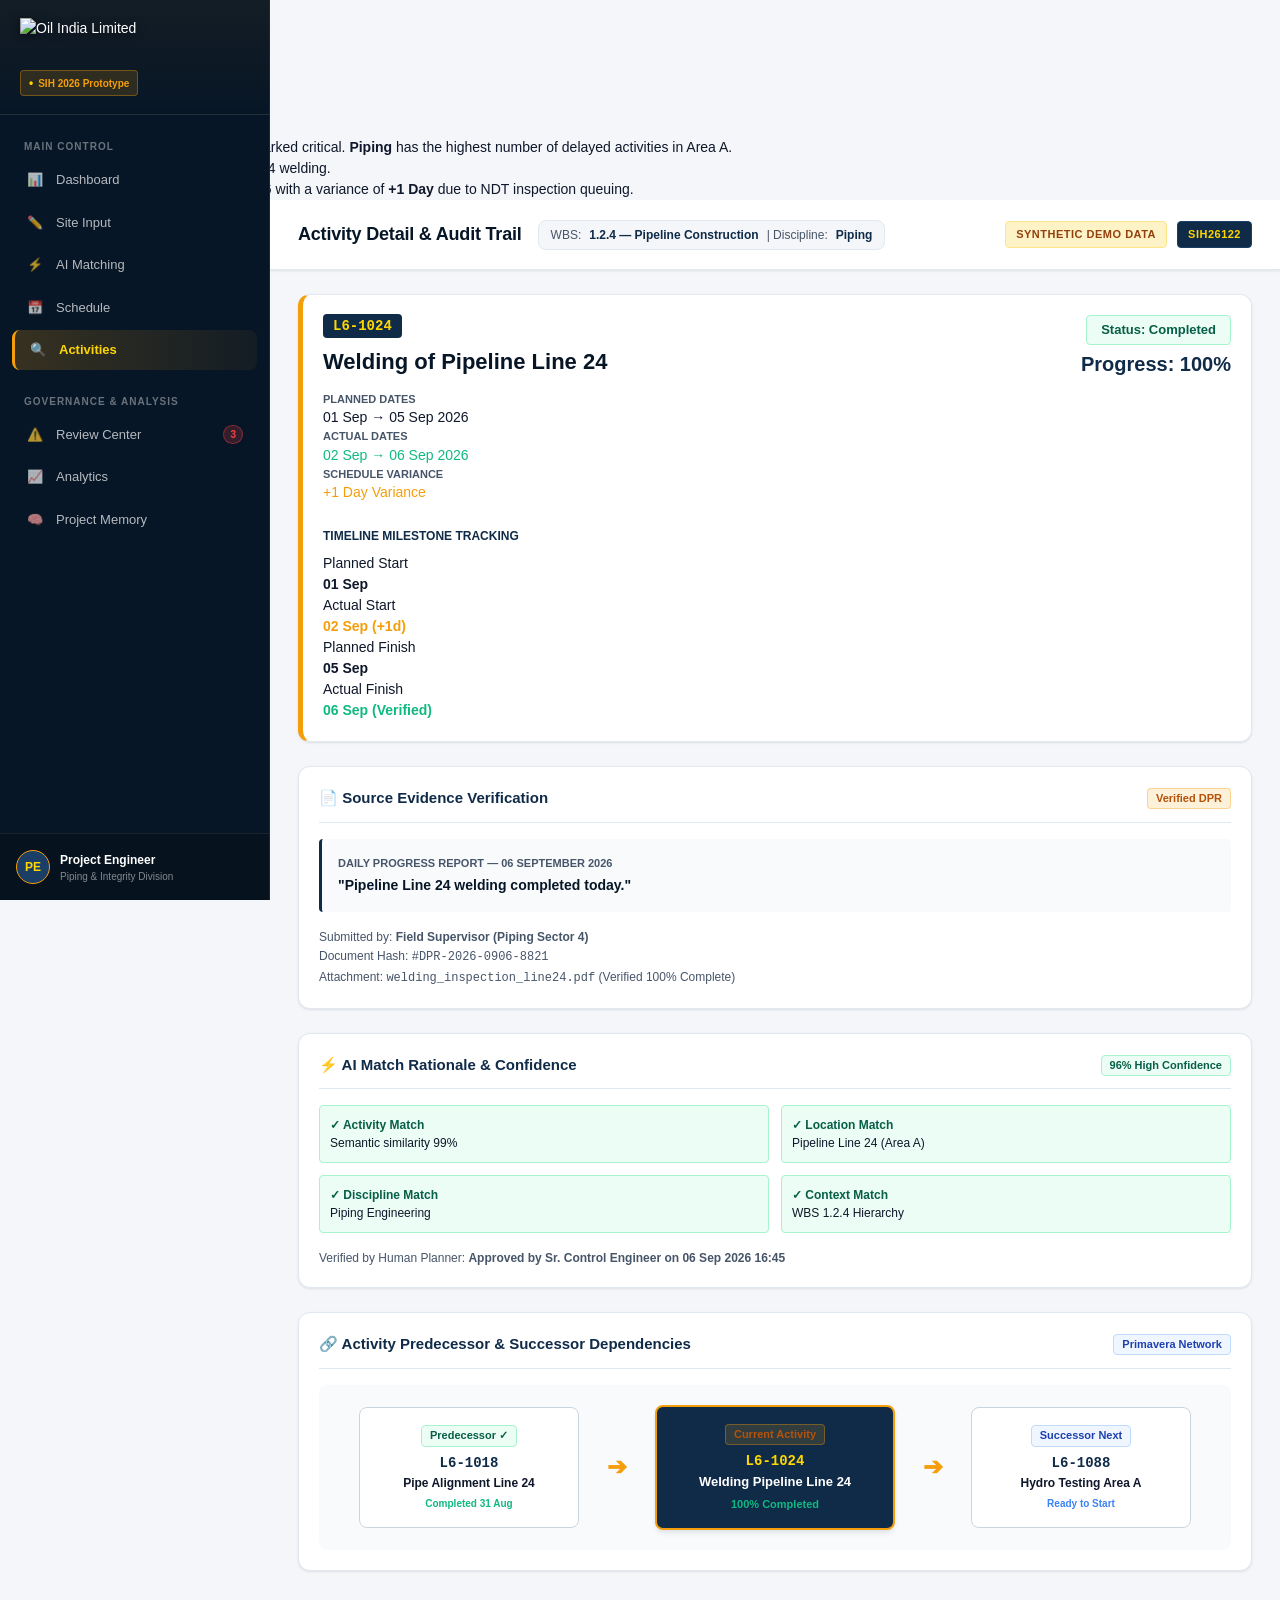
==== activity.html @ ba8cfce8 "Add files via upload" ====
<!DOCTYPE html>
<html lang="en">
<head>
  <meta charset="UTF-8">
  <meta name="viewport" content="width=device-width, initial-scale=1.0">
  <title>Activity Detail L6-1024 — OIL Intelligent Progress Bridge</title>
  <link rel="stylesheet" href="style.css">
</head>
<body>

  <!-- FLOATING AI ASSISTANT OVERLAY (CSS-ONLY) -->
  <input type="checkbox" id="ai-drawer-toggle" class="ai-drawer-toggle-input">
  <label for="ai-drawer-toggle" class="floating-ai-btn">
    <span class="ai-pulse-dot"></span>
    Ask Project AI
  </label>
  
  <div class="ai-side-drawer">
    <div class="drawer-header">
      <div class="drawer-title">Ask Project AI (Prototype)</div>
      <label for="ai-drawer-toggle" class="close-drawer-label">✕</label>
    </div>
    <div class="drawer-body">
      <div class="badge badge-gold" style="align-self: center; margin-bottom: 10px;">Prototype AI Interface</div>
      <div class="chat-bubble chat-user">What activities are delayed?</div>
      <div class="chat-bubble chat-ai">
        <strong>Project AI Assistant:</strong><br>
        27 activities are currently delayed. 8 are marked critical. <strong>Piping</strong> has the highest number of delayed activities in Area A.
      </div>
      <div class="chat-bubble chat-user">Show schedule variance for Pipeline Line 24 welding.</div>
      <div class="chat-bubble chat-ai">
        Activity <strong>L6-1024</strong> completed on 06 Sep 2026 with a variance of <strong>+1 Day</strong> due to NDT inspection queuing.
      </div>
    </div>
  </div>

  <div class="app-layout">
    <!-- SIDEBAR -->
    <aside class="app-sidebar">
      <div class="sidebar-header">
        <div class="brand-wrapper">
          <img src="assets/oil-logo.svg" alt="Oil India Limited" class="brand-logo-img">
        </div>
        <div class="sih-badge">SIH 2026 Prototype</div>
      </div>

      <nav class="sidebar-nav">
        <div class="nav-group-title">Main Control</div>
        <a href="dashboard.html" class="nav-link">
          <span class="nav-icon">📊</span> Dashboard
        </a>
        <a href="site-input.html" class="nav-link">
          <span class="nav-icon">✏️</span> Site Input
        </a>
        <a href="ai-matching.html" class="nav-link">
          <span class="nav-icon">⚡</span> AI Matching
        </a>
        <a href="schedule.html" class="nav-link">
          <span class="nav-icon">📅</span> Schedule
        </a>
        <a href="activity.html" class="nav-link active">
          <span class="nav-icon">🔍</span> Activities
        </a>

        <div class="nav-group-title" style="margin-top: 16px;">Governance & Analysis</div>
        <a href="review.html" class="nav-link">
          <span class="nav-icon">⚠️</span> Review Center
          <span class="nav-count-badge">3</span>
        </a>
        <a href="analytics.html" class="nav-link">
          <span class="nav-icon">📈</span> Analytics
        </a>
        <a href="memory.html" class="nav-link">
          <span class="nav-icon">🧠</span> Project Memory
        </a>
      </nav>

      <div class="sidebar-footer">
        <div class="user-profile">
          <div class="user-avatar">PE</div>
          <div class="user-info">
            <span class="user-name">Project Engineer</span>
            <span class="user-role">Piping & Integrity Division</span>
          </div>
        </div>
      </div>
    </aside>

    <!-- MAIN CONTENT -->
    <main class="app-main">
      <header class="app-header">
        <div class="header-left">
          <h1 class="page-title">Activity Detail & Audit Trail</h1>
          <div class="project-context-pill">
            WBS: <strong>1.2.4 — Pipeline Construction</strong> | Discipline: <strong>Piping</strong>
          </div>
        </div>
        <div class="header-right">
          <span class="header-badge badge-synthetic">SYNTHETIC DEMO DATA</span>
          <span class="header-badge badge-problem">SIH26122</span>
        </div>
      </header>

      <div class="content-container">

        <!-- ACTIVITY HEADER CARD -->
        <div class="card" style="border-left: 5px solid var(--oil-gold);">
          <div style="display: flex; align-items: center; justify-content: space-between; margin-bottom: 12px;">
            <div>
              <span style="font-family: monospace; font-size: 14px; font-weight: 800; color: var(--oil-gold-bright); background: var(--oil-navy); padding: 4px 10px; border-radius: var(--radius-sm);">L6-1024</span>
              <h2 style="font-size: 22px; font-weight: 900; color: var(--oil-navy-dark); margin-top: 8px;">
                Welding of Pipeline Line 24
              </h2>
            </div>
            <div style="text-align: right;">
              <span class="badge badge-green" style="font-size: 13px; padding: 6px 14px;">Status: Completed</span>
              <div style="font-size: 20px; font-weight: 900; color: var(--oil-navy); margin-top: 4px;">Progress: 100%</div>
            </div>
          </div>

          <!-- PLANNED VS ACTUAL BOX -->
          <div class="date-comparison-box">
            <div>
              <div style="font-size: 11px; font-weight: 700; color: var(--text-muted);">PLANNED DATES</div>
              <div class="date-val">01 Sep → 05 Sep 2026</div>
            </div>
            <div>
              <div style="font-size: 11px; font-weight: 700; color: var(--text-muted);">ACTUAL DATES</div>
              <div class="date-val" style="color: var(--status-green);">02 Sep → 06 Sep 2026</div>
            </div>
            <div>
              <div style="font-size: 11px; font-weight: 700; color: var(--text-muted);">SCHEDULE VARIANCE</div>
              <div class="date-val" style="color: var(--status-amber);">+1 Day Variance</div>
            </div>
          </div>

          <!-- PROGRESS TIMELINE VISUAL -->
          <div style="margin-top: 24px;">
            <div style="font-size: 12px; font-weight: 700; color: var(--oil-navy); margin-bottom: 8px;">
              TIMELINE MILESTONE TRACKING
            </div>
            <div class="visual-timeline-track">
              <div class="timeline-milestone">
                <div class="milestone-dot done"></div>
                <div class="milestone-label">Planned Start<br><strong>01 Sep</strong></div>
              </div>

              <div class="timeline-milestone">
                <div class="milestone-dot done"></div>
                <div class="milestone-label">Actual Start<br><strong style="color: var(--status-amber);">02 Sep (+1d)</strong></div>
              </div>

              <div class="timeline-milestone">
                <div class="milestone-dot done"></div>
                <div class="milestone-label">Planned Finish<br><strong>05 Sep</strong></div>
              </div>

              <div class="timeline-milestone">
                <div class="milestone-dot done"></div>
                <div class="milestone-label">Actual Finish<br><strong style="color: var(--status-green);">06 Sep (Verified)</strong></div>
              </div>
            </div>
          </div>
        </div>

        <!-- 2-COLUMN DETAILS GRID -->
        <div class="activity-detail-grid">
          
          <!-- SOURCE EVIDENCE CARD -->
          <div class="card">
            <div class="card-header">
              <h3 class="card-title">📄 Source Evidence Verification</h3>
              <span class="badge badge-gold">Verified DPR</span>
            </div>
            <div style="background-color: var(--bg-card-alt); border-left: 3px solid var(--oil-navy); padding: 16px; border-radius: var(--radius-sm); margin-bottom: 16px;">
              <div style="font-size: 11px; font-weight: 700; color: var(--text-muted); margin-bottom: 4px;">
                DAILY PROGRESS REPORT — 06 SEPTEMBER 2026
              </div>
              <p style="font-size: 14px; font-weight: 700; color: var(--oil-navy-dark);">
                "Pipeline Line 24 welding completed today."
              </p>
            </div>
            <div style="font-size: 12px; color: var(--text-muted); line-height: 1.6;">
              Submitted by: <strong>Field Supervisor (Piping Sector 4)</strong><br>
              Document Hash: <code>#DPR-2026-0906-8821</code><br>
              Attachment: <code>welding_inspection_line24.pdf</code> (Verified 100% Complete)
            </div>
          </div>

          <!-- AI MATCHING METRICS CARD -->
          <div class="card">
            <div class="card-header">
              <h3 class="card-title">⚡ AI Match Rationale & Confidence</h3>
              <span class="badge badge-green">96% High Confidence</span>
            </div>
            <div style="display: grid; grid-template-columns: 1fr 1fr; gap: 12px; margin-bottom: 16px;">
              <div style="padding: 10px; background: var(--status-green-bg); border: 1px solid var(--status-green-border); border-radius: var(--radius-sm); font-size: 12px;">
                <strong style="color: #065F46;">✓ Activity Match</strong><br>Semantic similarity 99%
              </div>
              <div style="padding: 10px; background: var(--status-green-bg); border: 1px solid var(--status-green-border); border-radius: var(--radius-sm); font-size: 12px;">
                <strong style="color: #065F46;">✓ Location Match</strong><br>Pipeline Line 24 (Area A)
              </div>
              <div style="padding: 10px; background: var(--status-green-bg); border: 1px solid var(--status-green-border); border-radius: var(--radius-sm); font-size: 12px;">
                <strong style="color: #065F46;">✓ Discipline Match</strong><br>Piping Engineering
              </div>
              <div style="padding: 10px; background: var(--status-green-bg); border: 1px solid var(--status-green-border); border-radius: var(--radius-sm); font-size: 12px;">
                <strong style="color: #065F46;">✓ Context Match</strong><br>WBS 1.2.4 Hierarchy
              </div>
            </div>
            <div style="font-size: 12px; color: var(--text-muted);">
              Verified by Human Planner: <strong>Approved by Sr. Control Engineer on 06 Sep 2026 16:45</strong>
            </div>
          </div>

        </div>

        <!-- DEPENDENCIES NETWORK -->
        <div class="card">
          <div class="card-header">
            <h3 class="card-title">🔗 Activity Predecessor & Successor Dependencies</h3>
            <span class="badge badge-blue">Primavera Network</span>
          </div>

          <div style="display: flex; align-items: center; justify-content: space-between; position: relative; padding: 20px 40px; background: var(--bg-card-alt); border-radius: var(--radius-md);">
            <!-- PREDECESSOR -->
            <div style="background: var(--bg-card); border: 1px solid var(--border-medium); border-radius: var(--radius-md); padding: 16px; width: 220px; text-align: center;">
              <span class="badge badge-green" style="margin-bottom: 6px;">Predecessor ✓</span>
              <div style="font-family: monospace; font-weight: 800; color: var(--oil-navy);">L6-1018</div>
              <div style="font-weight: 700; font-size: 12px;">Pipe Alignment Line 24</div>
              <div style="font-size: 10px; color: var(--status-green); font-weight: 700; margin-top: 4px;">Completed 31 Aug</div>
            </div>

            <div style="font-size: 24px; color: var(--oil-gold); font-weight: 900;">➔</div>

            <!-- CURRENT -->
            <div style="background: var(--oil-navy); color: #fff; border: 2px solid var(--oil-gold); border-radius: var(--radius-md); padding: 16px; width: 240px; text-align: center; box-shadow: var(--shadow-md);">
              <span class="badge badge-gold" style="margin-bottom: 6px;">Current Activity</span>
              <div style="font-family: monospace; font-weight: 900; color: var(--oil-gold-bright);">L6-1024</div>
              <div style="font-weight: 800; font-size: 13px;">Welding Pipeline Line 24</div>
              <div style="font-size: 11px; color: var(--status-green); font-weight: 700; margin-top: 4px;">100% Completed</div>
            </div>

            <div style="font-size: 24px; color: var(--oil-gold); font-weight: 900;">➔</div>

            <!-- SUCCESSOR -->
            <div style="background: var(--bg-card); border: 1px solid var(--border-medium); border-radius: var(--radius-md); padding: 16px; width: 220px; text-align: center;">
              <span class="badge badge-blue" style="margin-bottom: 6px;">Successor Next</span>
              <div style="font-family: monospace; font-weight: 800; color: var(--oil-navy);">L6-1088</div>
              <div style="font-weight: 700; font-size: 12px;">Hydro Testing Area A</div>
              <div style="font-size: 10px; color: var(--status-blue); font-weight: 700; margin-top: 4px;">Ready to Start</div>
            </div>
          </div>
        </div>

      </div>
    </main>
  </div>

</body>
</html>
---- style.css ----
/* ==========================================================================
   OIL INTELLIGENT PROGRESS BRIDGE — ENTERPRISE UI STYLESHEET (SIH26122)
   Oil India Limited (OIL) — Software — Smart Automation
   Responsiveness, Zoom-Safety (80%-200%) & Dual-Axis Scrolling Enabled
   ========================================================================== */

/* --------------------------------------------------------------------------
   1. CSS VARIABLES & SYSTEM THEME DEFINITIONS
   -------------------------------------------------------------------------- */
:root {
  /* Oil India Limited Palette */
  --oil-navy-dark: #071626;
  --oil-navy: #0F2B48;
  --oil-navy-light: #1A3E66;
  --oil-navy-surface: #132740;
  
  /* Brand Accent Colors */
  --oil-gold: #F59E0B;
  --oil-gold-bright: #FFD700;
  --oil-gold-light: rgba(245, 158, 11, 0.12);
  --oil-gold-border: rgba(245, 158, 11, 0.35);

  /* Backgrounds & Surfaces */
  --bg-app: #F4F6F9;
  --bg-card: #FFFFFF;
  --bg-card-alt: #F8FAFC;
  --bg-dark-card: #0D223A;
  
  /* Text & Neutral Colors */
  --text-main: #0F172A;
  --text-muted: #475569;
  --text-light: #94A3B8;
  --text-white: #FFFFFF;
  
  /* Borders & Dividers */
  --border-light: #E2E8F0;
  --border-medium: #CBD5E1;
  --border-dark: #1E3A5F;

  /* Status Colors */
  --status-green: #10B981;
  --status-green-bg: #ECFDF5;
  --status-green-border: #A7F3D0;
  
  --status-amber: #F59E0B;
  --status-amber-bg: #FFFBEB;
  --status-amber-border: #FDE68A;
  
  --status-red: #EF4444;
  --status-red-bg: #FEF2F2;
  --status-red-border: #FECACA;
  
  --status-blue: #3B82F6;
  --status-blue-bg: #EFF6FF;
  --status-blue-border: #BFDBFE;

  /* Elevation & Shadows */
  --shadow-sm: 0 1px 3px rgba(15, 23, 42, 0.06), 0 1px 2px rgba(15, 23, 42, 0.04);
  --shadow-md: 0 4px 6px -1px rgba(15, 23, 42, 0.08), 0 2px 4px -1px rgba(15, 23, 42, 0.04);

  /* Layout Spacing & Sizing */
  --sidebar-width: 270px;
  --header-height: 70px;
  --radius-sm: 4px;
  --radius-md: 8px;
  --radius-lg: 12px;
  --radius-full: 9999px;
  
  --transition-fast: 0.15s ease;
  --font-family: -apple-system, BlinkMacSystemFont, "Segoe UI", Roboto, Helvetica, Arial, sans-serif;
}

/* --------------------------------------------------------------------------
   2. GLOBAL RESET & SCROLLABLE BASE STYLES
   -------------------------------------------------------------------------- */
*, *::before, *::after {
  box-sizing: border-box;
  margin: 0;
  padding: 0;
}

html {
  min-height: 100%;
  font-family: var(--font-family);
  background-color: var(--bg-app);
  color: var(--text-main);
  line-height: 1.5;
  font-size: 14px;
  -webkit-font-smoothing: antialiased;
  overflow-x: auto;
  overflow-y: auto;
}

body {
  min-height: 100vh;
  width: 100%;
  background-color: var(--bg-app);
  overflow-x: auto;
  overflow-y: auto;
}

a {
  color: inherit;
  text-decoration: none;
}

button, input, select, textarea {
  font-family: inherit;
  font-size: inherit;
}

/* Custom Scrollbars */
::-webkit-scrollbar {
  width: 8px;
  height: 8px;
}
::-webkit-scrollbar-track {
  background: var(--bg-app);
}
::-webkit-scrollbar-thumb {
  background: var(--border-medium);
  border-radius: var(--radius-full);
}
::-webkit-scrollbar-thumb:hover {
  background: var(--text-muted);
}

/* --------------------------------------------------------------------------
   3. RESPONSIVE APP LAYOUT (DUAL-AXIS SCROLLING SAFE)
   -------------------------------------------------------------------------- */
.app-layout {
  display: flex;
  min-height: 100vh;
  width: 100%;
  position: relative;
  overflow-x: auto;
  overflow-y: auto;
}

/* --- SIDEBAR --- */
.app-sidebar {
  width: var(--sidebar-width);
  min-width: var(--sidebar-width);
  background-color: var(--oil-navy-dark);
  color: var(--text-white);
  display: flex;
  flex-direction: column;
  position: fixed;
  top: 0;
  bottom: 0;
  left: 0;
  z-index: 100;
  border-right: 1px solid rgba(255, 255, 255, 0.08);
  overflow-y: auto;
}

.sidebar-header {
  padding: 18px 20px;
  border-bottom: 1px solid rgba(255, 255, 255, 0.08);
  background: linear-gradient(180deg, rgba(245, 158, 11, 0.05) 0%, rgba(0, 0, 0, 0) 100%);
}

.brand-wrapper {
  display: flex;
  align-items: center;
  gap: 12px;
}

.brand-logo-img {
  height: 44px;
  width: auto;
  filter: drop-shadow(0 2px 4px rgba(0,0,0,0.5));
}

.sih-badge {
  display: inline-flex;
  align-items: center;
  gap: 5px;
  background: rgba(245, 158, 11, 0.15);
  border: 1px solid var(--oil-gold-border);
  color: var(--oil-gold);
  font-size: 10px;
  font-weight: 700;
  padding: 3px 8px;
  border-radius: var(--radius-sm);
  margin-top: 8px;
  width: fit-content;
}

.sih-badge::before {
  content: "•";
  color: var(--oil-gold-bright);
  font-size: 12px;
}

.sidebar-nav {
  flex: 1;
  padding: 16px 12px;
  overflow-y: auto;
}

.nav-group-title {
  font-size: 10px;
  font-weight: 700;
  color: rgba(255, 255, 255, 0.4);
  text-transform: uppercase;
  letter-spacing: 1px;
  padding: 8px 12px 6px;
}

.nav-link {
  display: flex;
  align-items: center;
  gap: 12px;
  padding: 10px 14px;
  color: rgba(255, 255, 255, 0.7);
  border-radius: var(--radius-md);
  font-weight: 500;
  font-size: 13px;
  margin-bottom: 3px;
  transition: all var(--transition-fast);
}

.nav-link:hover {
  background-color: rgba(255, 255, 255, 0.07);
  color: var(--text-white);
}

.nav-link.active {
  background: linear-gradient(90deg, rgba(245, 158, 11, 0.2) 0%, rgba(245, 158, 11, 0.05) 100%);
  color: var(--oil-gold-bright);
  font-weight: 700;
  border-left: 3px solid var(--oil-gold);
}

.nav-icon {
  width: 18px;
  height: 18px;
  display: inline-flex;
  align-items: center;
  justify-content: center;
  flex-shrink: 0;
}

.nav-count-badge {
  margin-left: auto;
  background: rgba(239, 68, 68, 0.2);
  color: var(--status-red);
  border: 1px solid rgba(239, 68, 68, 0.4);
  font-size: 10px;
  font-weight: 700;
  padding: 1px 6px;
  border-radius: var(--radius-full);
}

.sidebar-footer {
  padding: 16px;
  border-top: 1px solid rgba(255, 255, 255, 0.08);
  background-color: rgba(0, 0, 0, 0.2);
  margin-top: auto;
}

.user-profile {
  display: flex;
  align-items: center;
  gap: 10px;
}

.user-avatar {
  width: 34px;
  height: 34px;
  border-radius: var(--radius-full);
  background: var(--oil-navy-light);
  border: 1.5px solid var(--oil-gold);
  color: var(--oil-gold-bright);
  font-weight: 800;
  font-size: 12px;
  display: flex;
  align-items: center;
  justify-content: center;
}

.user-info {
  display: flex;
  flex-direction: column;
}

.user-name {
  font-size: 12px;
  font-weight: 700;
  color: var(--text-white);
}

.user-role {
  font-size: 10px;
  color: rgba(255, 255, 255, 0.5);
}

/* --- MAIN CONTENT CONTAINER --- */
.app-main {
  margin-left: var(--sidebar-width);
  flex: 1;
  display: flex;
  flex-direction: column;
  min-width: 0;
  overflow-x: auto;
  overflow-y: auto;
}

/* --- TOP HEADER BAR --- */
.app-header {
  min-height: var(--header-height);
  background-color: var(--bg-card);
  border-bottom: 1px solid var(--border-light);
  display: flex;
  align-items: center;
  justify-content: space-between;
  padding: 12px 28px;
  position: sticky;
  top: 0;
  z-index: 90;
  box-shadow: var(--shadow-sm);
  flex-wrap: wrap;
  gap: 12px;
}

.header-left {
  display: flex;
  align-items: center;
  gap: 16px;
  flex-wrap: wrap;
}

.page-title {
  font-size: 18px;
  font-weight: 800;
  color: var(--oil-navy-dark);
  letter-spacing: -0.2px;
  white-space: nowrap;
}

.project-context-pill {
  display: flex;
  align-items: center;
  gap: 8px;
  background: var(--bg-app);
  border: 1px solid var(--border-light);
  padding: 5px 12px;
  border-radius: var(--radius-md);
  font-size: 12px;
  color: var(--text-muted);
  flex-wrap: wrap;
}

.project-context-pill strong {
  color: var(--oil-navy);
}

.header-right {
  display: flex;
  align-items: center;
  gap: 10px;
  flex-wrap: wrap;
}

.header-badge {
  font-size: 11px;
  font-weight: 700;
  padding: 4px 10px;
  border-radius: var(--radius-sm);
  letter-spacing: 0.5px;
  text-transform: uppercase;
  white-space: nowrap;
}

.badge-synthetic {
  background-color: #FEF3C7;
  color: #92400E;
  border: 1px solid #FDE68A;
}

.badge-problem {
  background-color: var(--oil-navy);
  color: var(--oil-gold-bright);
  border: 1px solid var(--oil-navy-light);
}

.content-container {
  padding: 24px 28px;
  flex: 1;
  max-width: 1440px;
  width: 100%;
  margin: 0 auto;
  box-sizing: border-box;
}

/* --------------------------------------------------------------------------
   4. CARDS, TABLES & BADGES
   -------------------------------------------------------------------------- */
.card {
  background-color: var(--bg-card);
  border: 1px solid var(--border-light);
  border-radius: var(--radius-lg);
  box-shadow: var(--shadow-sm);
  padding: 20px;
  margin-bottom: 24px;
  width: 100%;
  box-sizing: border-box;
}

.card-header {
  display: flex;
  align-items: center;
  justify-content: space-between;
  margin-bottom: 16px;
  padding-bottom: 12px;
  border-bottom: 1px solid var(--border-light);
  flex-wrap: wrap;
  gap: 10px;
}

.card-title {
  font-size: 15px;
  font-weight: 700;
  color: var(--oil-navy);
  display: flex;
  align-items: center;
  gap: 8px;
}

.card-subtitle {
  font-size: 12px;
  color: var(--text-muted);
}

/* Badges */
.badge {
  display: inline-flex;
  align-items: center;
  gap: 5px;
  padding: 3px 8px;
  border-radius: var(--radius-sm);
  font-size: 11px;
  font-weight: 700;
  line-height: 1.2;
  white-space: nowrap;
}

.badge-green { background-color: var(--status-green-bg); color: #065F46; border: 1px solid var(--status-green-border); }
.badge-amber { background-color: var(--status-amber-bg); color: #92400E; border: 1px solid var(--status-amber-border); }
.badge-red { background-color: var(--status-red-bg); color: #991B1B; border: 1px solid var(--status-red-border); }
.badge-blue { background-color: var(--status-blue-bg); color: #1E40AF; border: 1px solid var(--status-blue-border); }
.badge-gold { background-color: rgba(245, 158, 11, 0.15); color: #B45309; border: 1px solid var(--oil-gold-border); }

/* Buttons */
.btn {
  display: inline-flex;
  align-items: center;
  justify-content: center;
  gap: 8px;
  padding: 8px 16px;
  font-size: 13px;
  font-weight: 700;
  border-radius: var(--radius-md);
  cursor: pointer;
  transition: all var(--transition-fast);
  border: 1px solid transparent;
  text-decoration: none;
  white-space: nowrap;
}

.btn-primary {
  background-color: var(--oil-navy);
  color: var(--text-white);
  border-color: var(--oil-navy-dark);
}
.btn-primary:hover { background-color: var(--oil-navy-light); }

.btn-gold {
  background: linear-gradient(135deg, var(--oil-gold) 0%, #D97706 100%);
  color: var(--oil-navy-dark);
  font-weight: 800;
}
.btn-gold:hover { filter: brightness(1.08); }

.btn-secondary {
  background-color: var(--bg-card);
  color: var(--text-main);
  border-color: var(--border-medium);
}
.btn-secondary:hover { background-color: var(--bg-app); }

.btn-sm { padding: 5px 10px; font-size: 12px; }

/* Tables Container with Guaranteed Horizontal Scrolling */
.enterprise-table-container {
  width: 100%;
  overflow-x: auto;
  -webkit-overflow-scrolling: touch;
  margin-bottom: 8px;
}

.enterprise-table {
  width: 100%;
  border-collapse: separate;
  border-spacing: 0;
  font-size: 13px;
  min-width: 580px;
}

.enterprise-table th {
  background-color: var(--bg-card-alt);
  color: var(--text-muted);
  font-weight: 700;
  font-size: 11px;
  text-transform: uppercase;
  letter-spacing: 0.5px;
  padding: 12px 16px;
  text-align: left;
  border-bottom: 2px solid var(--border-light);
  white-space: nowrap;
}

.enterprise-table td {
  padding: 12px 16px;
  border-bottom: 1px solid var(--border-light);
  color: var(--text-main);
  vertical-align: middle;
}

.enterprise-table tbody tr:hover {
  background-color: rgba(245, 158, 11, 0.03);
}

/* --------------------------------------------------------------------------
   5. DASHBOARD SPECIFIC RESPONSIVE STYLES
   -------------------------------------------------------------------------- */
.dashboard-kpi-grid {
  display: grid;
  grid-template-columns: repeat(auto-fit, minmax(220px, 1fr));
  gap: 16px;
  margin-bottom: 24px;
}

.kpi-card {
  background: var(--bg-card);
  border: 1px solid var(--border-light);
  border-radius: var(--radius-lg);
  padding: 18px 16px;
  box-shadow: var(--shadow-sm);
  position: relative;
  overflow: hidden;
  transition: transform var(--transition-fast);
  min-width: 200px;
}

.kpi-card:hover { transform: translateY(-2px); }

.kpi-card::before {
  content: "";
  position: absolute;
  top: 0; left: 0; right: 0;
  height: 4px;
}

.kpi-blue::before { background-color: var(--status-blue); }
.kpi-green::before { background-color: var(--status-green); }
.kpi-amber::before { background-color: var(--status-amber); }
.kpi-red::before { background-color: var(--status-red); }

.kpi-label {
  font-size: 11px;
  font-weight: 700;
  text-transform: uppercase;
  color: var(--text-muted);
  letter-spacing: 0.5px;
  margin-bottom: 8px;
}

.kpi-value {
  font-size: 28px;
  font-weight: 900;
  color: var(--oil-navy-dark);
  line-height: 1;
  margin-bottom: 8px;
}

.kpi-footer {
  font-size: 11px;
  color: var(--text-muted);
  font-weight: 600;
}

/* Overall Completion Hero Card */
.overall-completion-card {
  background: linear-gradient(135deg, #0F2B48 0%, #071626 100%);
  border: 2px solid var(--oil-gold-border);
  border-radius: var(--radius-lg);
  padding: 24px 30px;
  color: var(--text-white);
  margin-bottom: 24px;
  display: flex;
  align-items: center;
  justify-content: space-between;
  gap: 24px;
  box-shadow: var(--shadow-md);
  flex-wrap: wrap;
}

.completion-info-title {
  font-size: 12px;
  font-weight: 800;
  color: var(--oil-gold-bright);
  text-transform: uppercase;
  letter-spacing: 1px;
  margin-bottom: 4px;
}

.completion-info-heading {
  font-size: 22px;
  font-weight: 800;
  color: var(--text-white);
  margin-bottom: 6px;
}

.completion-info-sub {
  font-size: 12px;
  color: rgba(255, 255, 255, 0.7);
  max-width: 600px;
}

.completion-visual-box {
  display: flex;
  align-items: center;
  gap: 20px;
  min-width: 280px;
  flex: 1;
  max-width: 450px;
}

.completion-percent-large {
  font-size: 40px;
  font-weight: 900;
  color: var(--oil-gold-bright);
  line-height: 1;
}

.completion-bar-outer {
  flex: 1;
  height: 14px;
  background: rgba(255, 255, 255, 0.12);
  border-radius: var(--radius-full);
  overflow: hidden;
  border: 1px solid rgba(255, 255, 255, 0.2);
  min-width: 120px;
}

.completion-bar-inner {
  height: 100%;
  border-radius: var(--radius-full);
  background: linear-gradient(90deg, var(--status-green) 0%, var(--oil-gold-bright) 100%);
  transition: width 0.6s ease;
}

/* Two Column Responsive Section */
.dashboard-grid-2col {
  display: grid;
  grid-template-columns: repeat(auto-fit, minmax(340px, 1fr));
  gap: 24px;
  width: 100%;
}

/* Progress Tracker Bar Component */
.progress-tracker-bar {
  display: flex;
  align-items: center;
  gap: 8px;
  width: 140px;
}

.tracker-track {
  flex: 1;
  height: 8px;
  background: var(--bg-card-alt);
  border-radius: var(--radius-full);
  overflow: hidden;
  border: 1px solid var(--border-light);
}

.tracker-fill {
  height: 100%;
  border-radius: var(--radius-full);
  background: var(--status-blue);
}

.tracker-fill.fill-green { background-color: var(--status-green); }
.tracker-fill.fill-amber { background-color: var(--status-amber); }
.tracker-fill.fill-red { background-color: var(--status-red); }

.tracker-text {
  font-size: 11px;
  font-weight: 800;
  width: 34px;
  text-align: right;
}

/* --------------------------------------------------------------------------
   6. RESPONSIVE BREAKPOINTS & HIGH ZOOM SAFETY (80% to 200%)
   -------------------------------------------------------------------------- */
@media (max-width: 992px) {
  .app-sidebar {
    width: 100%;
    height: auto;
    position: relative;
    border-right: none;
    border-bottom: 1px solid rgba(255, 255, 255, 0.1);
  }
  .app-main {
    margin-left: 0;
  }
  .app-layout {
    flex-direction: column;
  }
  .dashboard-kpi-grid {
    grid-template-columns: repeat(auto-fit, minmax(180px, 1fr));
  }
}

@media (max-width: 600px) {
  .content-container {
    padding: 16px;
  }
  .overall-completion-card {
    flex-direction: column;
    align-items: flex-start;
  }
  .completion-visual-box {
    width: 100%;
    min-width: 0;
  }
}
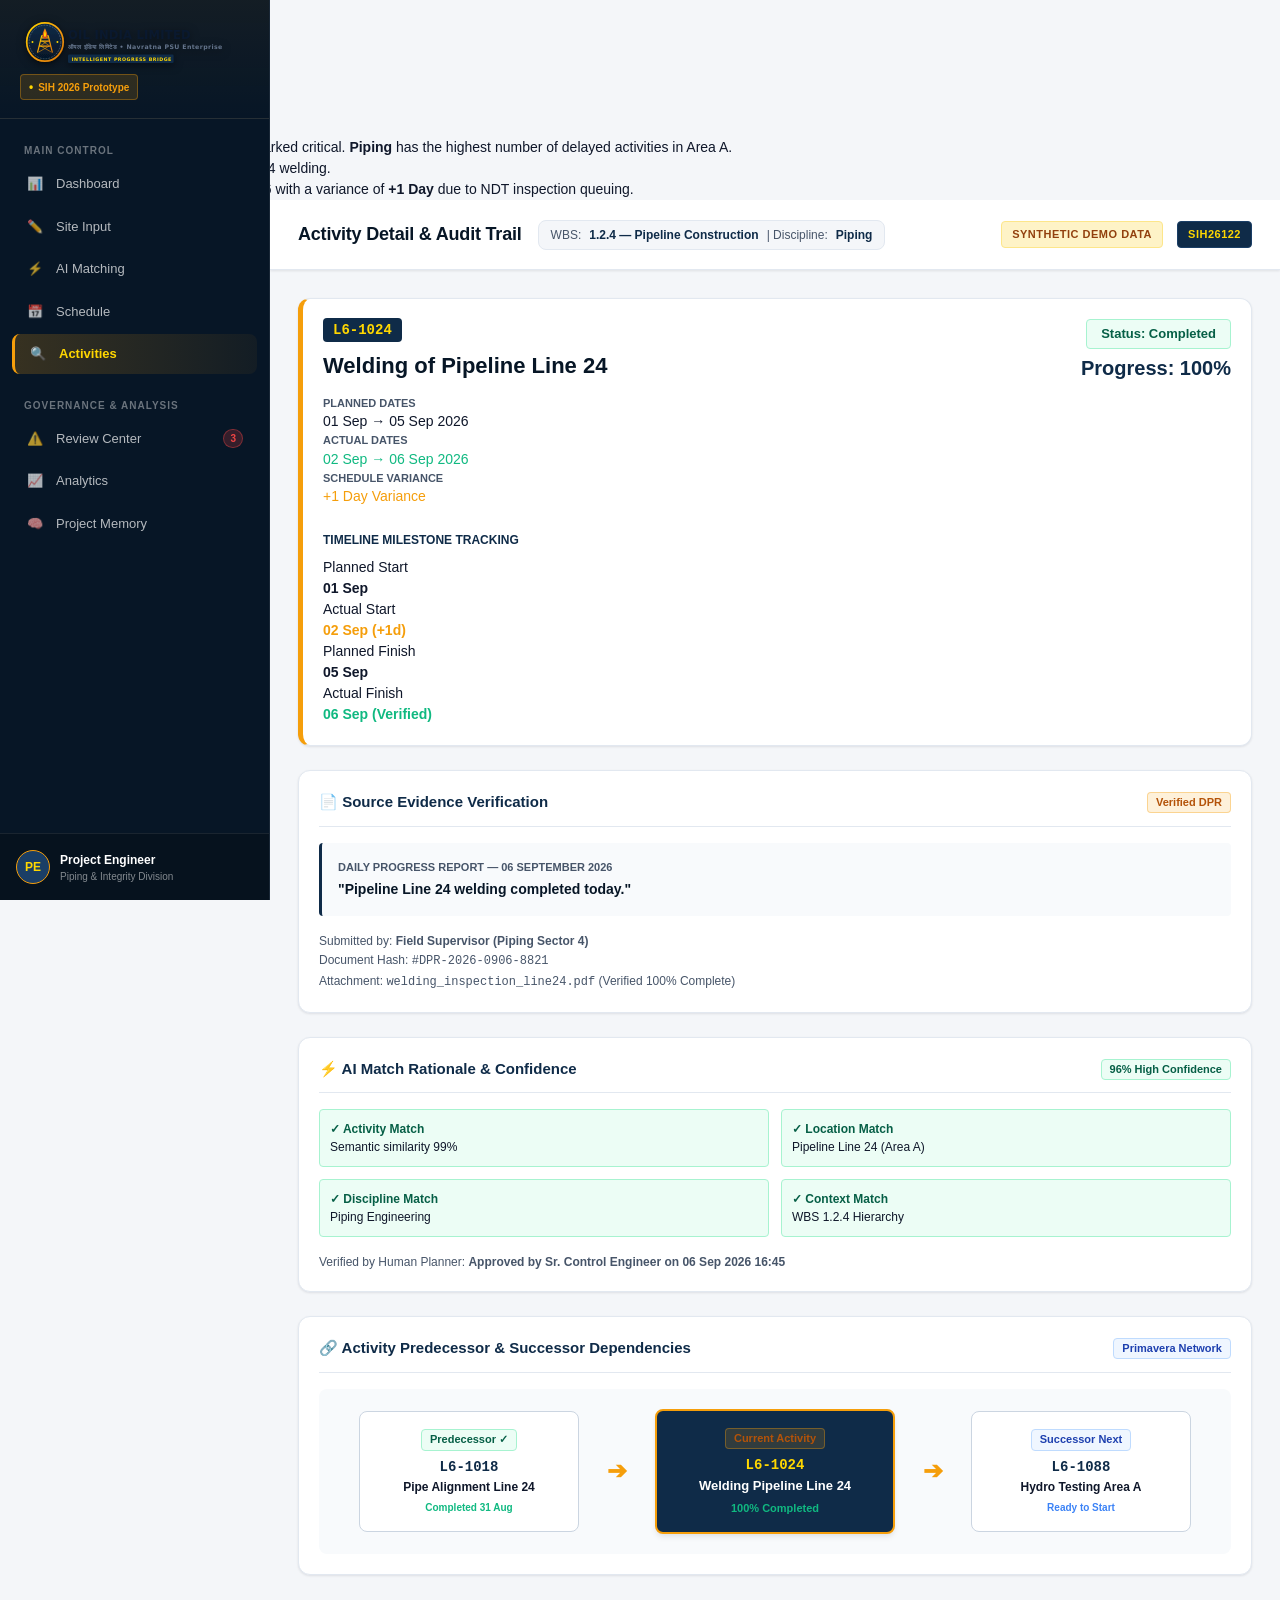
==== commit 0745091f: "Update activity.html" ====
--- a/activity.html
+++ b/activity.html
@@ -39,7 +39,7 @@
     <aside class="app-sidebar">
       <div class="sidebar-header">
         <div class="brand-wrapper">
-          <img src="assets/oil-logo.svg" alt="Oil India Limited" class="brand-logo-img">
+         <img src="oil-logo.svg" alt="Oil India Limited" class="brand-logo-img">
         </div>
         <div class="sih-badge">SIH 2026 Prototype</div>
       </div>
--- a/style.css
+++ b/style.css
@@ -1,741 +1,920 @@
-/* ==========================================================================
-   OIL INTELLIGENT PROGRESS BRIDGE — ENTERPRISE UI STYLESHEET (SIH26122)
-   Oil India Limited (OIL) — Software — Smart Automation
-   Responsiveness, Zoom-Safety (80%-200%) & Dual-Axis Scrolling Enabled
-   ========================================================================== */
-
-/* --------------------------------------------------------------------------
-   1. CSS VARIABLES & SYSTEM THEME DEFINITIONS
-   -------------------------------------------------------------------------- */
-:root {
-  /* Oil India Limited Palette */
-  --oil-navy-dark: #071626;
-  --oil-navy: #0F2B48;
-  --oil-navy-light: #1A3E66;
-  --oil-navy-surface: #132740;
-  
-  /* Brand Accent Colors */
-  --oil-gold: #F59E0B;
-  --oil-gold-bright: #FFD700;
-  --oil-gold-light: rgba(245, 158, 11, 0.12);
-  --oil-gold-border: rgba(245, 158, 11, 0.35);
-
-  /* Backgrounds & Surfaces */
-  --bg-app: #F4F6F9;
-  --bg-card: #FFFFFF;
-  --bg-card-alt: #F8FAFC;
-  --bg-dark-card: #0D223A;
-  
-  /* Text & Neutral Colors */
-  --text-main: #0F172A;
-  --text-muted: #475569;
-  --text-light: #94A3B8;
-  --text-white: #FFFFFF;
-  
-  /* Borders & Dividers */
-  --border-light: #E2E8F0;
-  --border-medium: #CBD5E1;
-  --border-dark: #1E3A5F;
-
-  /* Status Colors */
-  --status-green: #10B981;
-  --status-green-bg: #ECFDF5;
-  --status-green-border: #A7F3D0;
-  
-  --status-amber: #F59E0B;
-  --status-amber-bg: #FFFBEB;
-  --status-amber-border: #FDE68A;
-  
-  --status-red: #EF4444;
-  --status-red-bg: #FEF2F2;
-  --status-red-border: #FECACA;
-  
-  --status-blue: #3B82F6;
-  --status-blue-bg: #EFF6FF;
-  --status-blue-border: #BFDBFE;
-
-  /* Elevation & Shadows */
-  --shadow-sm: 0 1px 3px rgba(15, 23, 42, 0.06), 0 1px 2px rgba(15, 23, 42, 0.04);
-  --shadow-md: 0 4px 6px -1px rgba(15, 23, 42, 0.08), 0 2px 4px -1px rgba(15, 23, 42, 0.04);
-
-  /* Layout Spacing & Sizing */
-  --sidebar-width: 270px;
-  --header-height: 70px;
-  --radius-sm: 4px;
-  --radius-md: 8px;
-  --radius-lg: 12px;
-  --radius-full: 9999px;
-  
-  --transition-fast: 0.15s ease;
-  --font-family: -apple-system, BlinkMacSystemFont, "Segoe UI", Roboto, Helvetica, Arial, sans-serif;
-}
-
-/* --------------------------------------------------------------------------
-   2. GLOBAL RESET & SCROLLABLE BASE STYLES
-   -------------------------------------------------------------------------- */
-*, *::before, *::after {
-  box-sizing: border-box;
-  margin: 0;
-  padding: 0;
-}
-
-html {
-  min-height: 100%;
-  font-family: var(--font-family);
-  background-color: var(--bg-app);
-  color: var(--text-main);
-  line-height: 1.5;
-  font-size: 14px;
-  -webkit-font-smoothing: antialiased;
-  overflow-x: auto;
-  overflow-y: auto;
-}
-
-body {
-  min-height: 100vh;
-  width: 100%;
-  background-color: var(--bg-app);
-  overflow-x: auto;
-  overflow-y: auto;
-}
-
-a {
-  color: inherit;
-  text-decoration: none;
-}
-
-button, input, select, textarea {
-  font-family: inherit;
-  font-size: inherit;
-}
-
-/* Custom Scrollbars */
-::-webkit-scrollbar {
-  width: 8px;
-  height: 8px;
-}
-::-webkit-scrollbar-track {
-  background: var(--bg-app);
-}
-::-webkit-scrollbar-thumb {
-  background: var(--border-medium);
-  border-radius: var(--radius-full);
-}
-::-webkit-scrollbar-thumb:hover {
-  background: var(--text-muted);
-}
-
-/* --------------------------------------------------------------------------
-   3. RESPONSIVE APP LAYOUT (DUAL-AXIS SCROLLING SAFE)
-   -------------------------------------------------------------------------- */
-.app-layout {
-  display: flex;
-  min-height: 100vh;
-  width: 100%;
-  position: relative;
-  overflow-x: auto;
-  overflow-y: auto;
-}
-
-/* --- SIDEBAR --- */
-.app-sidebar {
-  width: var(--sidebar-width);
-  min-width: var(--sidebar-width);
-  background-color: var(--oil-navy-dark);
-  color: var(--text-white);
-  display: flex;
-  flex-direction: column;
-  position: fixed;
-  top: 0;
-  bottom: 0;
-  left: 0;
-  z-index: 100;
-  border-right: 1px solid rgba(255, 255, 255, 0.08);
-  overflow-y: auto;
-}
-
-.sidebar-header {
-  padding: 18px 20px;
-  border-bottom: 1px solid rgba(255, 255, 255, 0.08);
-  background: linear-gradient(180deg, rgba(245, 158, 11, 0.05) 0%, rgba(0, 0, 0, 0) 100%);
-}
-
-.brand-wrapper {
-  display: flex;
-  align-items: center;
-  gap: 12px;
-}
-
-.brand-logo-img {
-  height: 44px;
-  width: auto;
-  filter: drop-shadow(0 2px 4px rgba(0,0,0,0.5));
-}
-
-.sih-badge {
-  display: inline-flex;
-  align-items: center;
-  gap: 5px;
-  background: rgba(245, 158, 11, 0.15);
-  border: 1px solid var(--oil-gold-border);
-  color: var(--oil-gold);
-  font-size: 10px;
-  font-weight: 700;
-  padding: 3px 8px;
-  border-radius: var(--radius-sm);
-  margin-top: 8px;
-  width: fit-content;
-}
-
-.sih-badge::before {
-  content: "•";
-  color: var(--oil-gold-bright);
-  font-size: 12px;
-}
-
-.sidebar-nav {
-  flex: 1;
-  padding: 16px 12px;
-  overflow-y: auto;
-}
-
-.nav-group-title {
-  font-size: 10px;
-  font-weight: 700;
-  color: rgba(255, 255, 255, 0.4);
-  text-transform: uppercase;
-  letter-spacing: 1px;
-  padding: 8px 12px 6px;
-}
-
-.nav-link {
-  display: flex;
-  align-items: center;
-  gap: 12px;
-  padding: 10px 14px;
-  color: rgba(255, 255, 255, 0.7);
-  border-radius: var(--radius-md);
-  font-weight: 500;
-  font-size: 13px;
-  margin-bottom: 3px;
-  transition: all var(--transition-fast);
-}
-
-.nav-link:hover {
-  background-color: rgba(255, 255, 255, 0.07);
-  color: var(--text-white);
-}
-
-.nav-link.active {
-  background: linear-gradient(90deg, rgba(245, 158, 11, 0.2) 0%, rgba(245, 158, 11, 0.05) 100%);
-  color: var(--oil-gold-bright);
-  font-weight: 700;
-  border-left: 3px solid var(--oil-gold);
-}
-
-.nav-icon {
-  width: 18px;
-  height: 18px;
-  display: inline-flex;
-  align-items: center;
-  justify-content: center;
-  flex-shrink: 0;
-}
-
-.nav-count-badge {
-  margin-left: auto;
-  background: rgba(239, 68, 68, 0.2);
-  color: var(--status-red);
-  border: 1px solid rgba(239, 68, 68, 0.4);
-  font-size: 10px;
-  font-weight: 700;
-  padding: 1px 6px;
-  border-radius: var(--radius-full);
-}
-
-.sidebar-footer {
-  padding: 16px;
-  border-top: 1px solid rgba(255, 255, 255, 0.08);
-  background-color: rgba(0, 0, 0, 0.2);
-  margin-top: auto;
-}
-
-.user-profile {
-  display: flex;
-  align-items: center;
-  gap: 10px;
-}
-
-.user-avatar {
-  width: 34px;
-  height: 34px;
-  border-radius: var(--radius-full);
-  background: var(--oil-navy-light);
-  border: 1.5px solid var(--oil-gold);
-  color: var(--oil-gold-bright);
-  font-weight: 800;
-  font-size: 12px;
-  display: flex;
-  align-items: center;
-  justify-content: center;
-}
-
-.user-info {
-  display: flex;
-  flex-direction: column;
-}
-
-.user-name {
-  font-size: 12px;
-  font-weight: 700;
-  color: var(--text-white);
-}
-
-.user-role {
-  font-size: 10px;
-  color: rgba(255, 255, 255, 0.5);
-}
-
-/* --- MAIN CONTENT CONTAINER --- */
-.app-main {
-  margin-left: var(--sidebar-width);
-  flex: 1;
-  display: flex;
-  flex-direction: column;
-  min-width: 0;
-  overflow-x: auto;
-  overflow-y: auto;
-}
-
-/* --- TOP HEADER BAR --- */
-.app-header {
-  min-height: var(--header-height);
-  background-color: var(--bg-card);
-  border-bottom: 1px solid var(--border-light);
-  display: flex;
-  align-items: center;
-  justify-content: space-between;
-  padding: 12px 28px;
-  position: sticky;
-  top: 0;
-  z-index: 90;
-  box-shadow: var(--shadow-sm);
-  flex-wrap: wrap;
-  gap: 12px;
-}
-
-.header-left {
-  display: flex;
-  align-items: center;
-  gap: 16px;
-  flex-wrap: wrap;
-}
-
-.page-title {
-  font-size: 18px;
-  font-weight: 800;
-  color: var(--oil-navy-dark);
-  letter-spacing: -0.2px;
-  white-space: nowrap;
-}
-
-.project-context-pill {
-  display: flex;
-  align-items: center;
-  gap: 8px;
-  background: var(--bg-app);
-  border: 1px solid var(--border-light);
-  padding: 5px 12px;
-  border-radius: var(--radius-md);
-  font-size: 12px;
-  color: var(--text-muted);
-  flex-wrap: wrap;
-}
-
-.project-context-pill strong {
-  color: var(--oil-navy);
-}
-
-.header-right {
-  display: flex;
-  align-items: center;
-  gap: 10px;
-  flex-wrap: wrap;
-}
-
-.header-badge {
-  font-size: 11px;
-  font-weight: 700;
-  padding: 4px 10px;
-  border-radius: var(--radius-sm);
-  letter-spacing: 0.5px;
-  text-transform: uppercase;
-  white-space: nowrap;
-}
-
-.badge-synthetic {
-  background-color: #FEF3C7;
-  color: #92400E;
-  border: 1px solid #FDE68A;
-}
-
-.badge-problem {
-  background-color: var(--oil-navy);
-  color: var(--oil-gold-bright);
-  border: 1px solid var(--oil-navy-light);
-}
-
-.content-container {
-  padding: 24px 28px;
-  flex: 1;
-  max-width: 1440px;
-  width: 100%;
-  margin: 0 auto;
-  box-sizing: border-box;
-}
-
-/* --------------------------------------------------------------------------
-   4. CARDS, TABLES & BADGES
-   -------------------------------------------------------------------------- */
-.card {
-  background-color: var(--bg-card);
-  border: 1px solid var(--border-light);
-  border-radius: var(--radius-lg);
-  box-shadow: var(--shadow-sm);
-  padding: 20px;
-  margin-bottom: 24px;
-  width: 100%;
-  box-sizing: border-box;
-}
-
-.card-header {
-  display: flex;
-  align-items: center;
-  justify-content: space-between;
-  margin-bottom: 16px;
-  padding-bottom: 12px;
-  border-bottom: 1px solid var(--border-light);
-  flex-wrap: wrap;
-  gap: 10px;
-}
-
-.card-title {
-  font-size: 15px;
-  font-weight: 700;
-  color: var(--oil-navy);
-  display: flex;
-  align-items: center;
-  gap: 8px;
-}
-
-.card-subtitle {
-  font-size: 12px;
-  color: var(--text-muted);
-}
-
-/* Badges */
-.badge {
-  display: inline-flex;
-  align-items: center;
-  gap: 5px;
-  padding: 3px 8px;
-  border-radius: var(--radius-sm);
-  font-size: 11px;
-  font-weight: 700;
-  line-height: 1.2;
-  white-space: nowrap;
-}
-
-.badge-green { background-color: var(--status-green-bg); color: #065F46; border: 1px solid var(--status-green-border); }
-.badge-amber { background-color: var(--status-amber-bg); color: #92400E; border: 1px solid var(--status-amber-border); }
-.badge-red { background-color: var(--status-red-bg); color: #991B1B; border: 1px solid var(--status-red-border); }
-.badge-blue { background-color: var(--status-blue-bg); color: #1E40AF; border: 1px solid var(--status-blue-border); }
-.badge-gold { background-color: rgba(245, 158, 11, 0.15); color: #B45309; border: 1px solid var(--oil-gold-border); }
-
-/* Buttons */
-.btn {
-  display: inline-flex;
-  align-items: center;
-  justify-content: center;
-  gap: 8px;
-  padding: 8px 16px;
-  font-size: 13px;
-  font-weight: 700;
-  border-radius: var(--radius-md);
-  cursor: pointer;
-  transition: all var(--transition-fast);
-  border: 1px solid transparent;
-  text-decoration: none;
-  white-space: nowrap;
-}
-
-.btn-primary {
-  background-color: var(--oil-navy);
-  color: var(--text-white);
-  border-color: var(--oil-navy-dark);
-}
-.btn-primary:hover { background-color: var(--oil-navy-light); }
-
-.btn-gold {
-  background: linear-gradient(135deg, var(--oil-gold) 0%, #D97706 100%);
-  color: var(--oil-navy-dark);
-  font-weight: 800;
-}
-.btn-gold:hover { filter: brightness(1.08); }
-
-.btn-secondary {
-  background-color: var(--bg-card);
-  color: var(--text-main);
-  border-color: var(--border-medium);
-}
-.btn-secondary:hover { background-color: var(--bg-app); }
-
-.btn-sm { padding: 5px 10px; font-size: 12px; }
-
-/* Tables Container with Guaranteed Horizontal Scrolling */
-.enterprise-table-container {
-  width: 100%;
-  overflow-x: auto;
-  -webkit-overflow-scrolling: touch;
-  margin-bottom: 8px;
-}
-
-.enterprise-table {
-  width: 100%;
-  border-collapse: separate;
-  border-spacing: 0;
-  font-size: 13px;
-  min-width: 580px;
-}
-
-.enterprise-table th {
-  background-color: var(--bg-card-alt);
-  color: var(--text-muted);
-  font-weight: 700;
-  font-size: 11px;
-  text-transform: uppercase;
-  letter-spacing: 0.5px;
-  padding: 12px 16px;
-  text-align: left;
-  border-bottom: 2px solid var(--border-light);
-  white-space: nowrap;
-}
-
-.enterprise-table td {
-  padding: 12px 16px;
-  border-bottom: 1px solid var(--border-light);
-  color: var(--text-main);
-  vertical-align: middle;
-}
-
-.enterprise-table tbody tr:hover {
-  background-color: rgba(245, 158, 11, 0.03);
-}
-
-/* --------------------------------------------------------------------------
-   5. DASHBOARD SPECIFIC RESPONSIVE STYLES
-   -------------------------------------------------------------------------- */
-.dashboard-kpi-grid {
-  display: grid;
-  grid-template-columns: repeat(auto-fit, minmax(220px, 1fr));
-  gap: 16px;
-  margin-bottom: 24px;
-}
-
-.kpi-card {
-  background: var(--bg-card);
-  border: 1px solid var(--border-light);
-  border-radius: var(--radius-lg);
-  padding: 18px 16px;
-  box-shadow: var(--shadow-sm);
-  position: relative;
-  overflow: hidden;
-  transition: transform var(--transition-fast);
-  min-width: 200px;
-}
-
-.kpi-card:hover { transform: translateY(-2px); }
-
-.kpi-card::before {
-  content: "";
-  position: absolute;
-  top: 0; left: 0; right: 0;
-  height: 4px;
-}
-
-.kpi-blue::before { background-color: var(--status-blue); }
-.kpi-green::before { background-color: var(--status-green); }
-.kpi-amber::before { background-color: var(--status-amber); }
-.kpi-red::before { background-color: var(--status-red); }
-
-.kpi-label {
-  font-size: 11px;
-  font-weight: 700;
-  text-transform: uppercase;
-  color: var(--text-muted);
-  letter-spacing: 0.5px;
-  margin-bottom: 8px;
-}
-
-.kpi-value {
-  font-size: 28px;
-  font-weight: 900;
-  color: var(--oil-navy-dark);
-  line-height: 1;
-  margin-bottom: 8px;
-}
-
-.kpi-footer {
-  font-size: 11px;
-  color: var(--text-muted);
-  font-weight: 600;
-}
-
-/* Overall Completion Hero Card */
-.overall-completion-card {
-  background: linear-gradient(135deg, #0F2B48 0%, #071626 100%);
-  border: 2px solid var(--oil-gold-border);
-  border-radius: var(--radius-lg);
-  padding: 24px 30px;
-  color: var(--text-white);
-  margin-bottom: 24px;
-  display: flex;
-  align-items: center;
-  justify-content: space-between;
-  gap: 24px;
-  box-shadow: var(--shadow-md);
-  flex-wrap: wrap;
-}
-
-.completion-info-title {
-  font-size: 12px;
-  font-weight: 800;
-  color: var(--oil-gold-bright);
-  text-transform: uppercase;
-  letter-spacing: 1px;
-  margin-bottom: 4px;
-}
-
-.completion-info-heading {
-  font-size: 22px;
-  font-weight: 800;
-  color: var(--text-white);
-  margin-bottom: 6px;
-}
-
-.completion-info-sub {
-  font-size: 12px;
-  color: rgba(255, 255, 255, 0.7);
-  max-width: 600px;
-}
-
-.completion-visual-box {
-  display: flex;
-  align-items: center;
-  gap: 20px;
-  min-width: 280px;
-  flex: 1;
-  max-width: 450px;
-}
-
-.completion-percent-large {
-  font-size: 40px;
-  font-weight: 900;
-  color: var(--oil-gold-bright);
-  line-height: 1;
-}
-
-.completion-bar-outer {
-  flex: 1;
-  height: 14px;
-  background: rgba(255, 255, 255, 0.12);
-  border-radius: var(--radius-full);
-  overflow: hidden;
-  border: 1px solid rgba(255, 255, 255, 0.2);
-  min-width: 120px;
-}
-
-.completion-bar-inner {
-  height: 100%;
-  border-radius: var(--radius-full);
-  background: linear-gradient(90deg, var(--status-green) 0%, var(--oil-gold-bright) 100%);
-  transition: width 0.6s ease;
-}
-
-/* Two Column Responsive Section */
-.dashboard-grid-2col {
-  display: grid;
-  grid-template-columns: repeat(auto-fit, minmax(340px, 1fr));
-  gap: 24px;
-  width: 100%;
-}
-
-/* Progress Tracker Bar Component */
-.progress-tracker-bar {
-  display: flex;
-  align-items: center;
-  gap: 8px;
-  width: 140px;
-}
-
-.tracker-track {
-  flex: 1;
-  height: 8px;
-  background: var(--bg-card-alt);
-  border-radius: var(--radius-full);
-  overflow: hidden;
-  border: 1px solid var(--border-light);
-}
-
-.tracker-fill {
-  height: 100%;
-  border-radius: var(--radius-full);
-  background: var(--status-blue);
-}
-
-.tracker-fill.fill-green { background-color: var(--status-green); }
-.tracker-fill.fill-amber { background-color: var(--status-amber); }
-.tracker-fill.fill-red { background-color: var(--status-red); }
-
-.tracker-text {
-  font-size: 11px;
-  font-weight: 800;
-  width: 34px;
-  text-align: right;
-}
-
-/* --------------------------------------------------------------------------
-   6. RESPONSIVE BREAKPOINTS & HIGH ZOOM SAFETY (80% to 200%)
-   -------------------------------------------------------------------------- */
-@media (max-width: 992px) {
-  .app-sidebar {
-    width: 100%;
-    height: auto;
-    position: relative;
-    border-right: none;
-    border-bottom: 1px solid rgba(255, 255, 255, 0.1);
-  }
-  .app-main {
-    margin-left: 0;
-  }
-  .app-layout {
-    flex-direction: column;
-  }
-  .dashboard-kpi-grid {
-    grid-template-columns: repeat(auto-fit, minmax(180px, 1fr));
-  }
-}
-
-@media (max-width: 600px) {
-  .content-container {
-    padding: 16px;
-  }
-  .overall-completion-card {
-    flex-direction: column;
-    align-items: flex-start;
-  }
-  .completion-visual-box {
-    width: 100%;
-    min-width: 0;
-  }
-}
+/* ==========================================================================
+   OIL INTELLIGENT PROGRESS BRIDGE — ENTERPRISE UI STYLESHEET (SIH26122)
+   Oil India Limited (OIL) — Software — Smart Automation
+   ========================================================================== */
+
+/* --------------------------------------------------------------------------
+   1. CSS VARIABLES & SYSTEM THEME DEFINITIONS
+   -------------------------------------------------------------------------- */
+:root {
+  /* Oil India Limited Palette */
+  --oil-navy-dark: #071626;
+  --oil-navy: #0F2B48;
+  --oil-navy-light: #1A3E66;
+  --oil-navy-surface: #132740;
+  
+  /* Brand Accent Colors */
+  --oil-gold: #F59E0B;
+  --oil-gold-bright: #FFD700;
+  --oil-gold-light: rgba(245, 158, 11, 0.12);
+  --oil-gold-border: rgba(245, 158, 11, 0.35);
+
+  /* Backgrounds & Surfaces */
+  --bg-app: #F4F6F9;
+  --bg-card: #FFFFFF;
+  --bg-card-alt: #F8FAFC;
+  --bg-dark-card: #0D223A;
+  
+  /* Text & Neutral Colors */
+  --text-main: #0F172A;
+  --text-muted: #475569;
+  --text-light: #94A3B8;
+  --text-white: #FFFFFF;
+  
+  /* Borders & Dividers */
+  --border-light: #E2E8F0;
+  --border-medium: #CBD5E1;
+  --border-dark: #1E3A5F;
+
+  /* Status Colors */
+  --status-green: #10B981;
+  --status-green-bg: #ECFDF5;
+  --status-green-border: #A7F3D0;
+  
+  --status-amber: #F59E0B;
+  --status-amber-bg: #FFFBEB;
+  --status-amber-border: #FDE68A;
+  
+  --status-red: #EF4444;
+  --status-red-bg: #FEF2F2;
+  --status-red-border: #FECACA;
+  
+  --status-blue: #3B82F6;
+  --status-blue-bg: #EFF6FF;
+  --status-blue-border: #BFDBFE;
+
+  /* Elevation & Shadows */
+  --shadow-sm: 0 1px 3px rgba(15, 23, 42, 0.06), 0 1px 2px rgba(15, 23, 42, 0.04);
+  --shadow-md: 0 4px 6px -1px rgba(15, 23, 42, 0.08), 0 2px 4px -1px rgba(15, 23, 42, 0.04);
+  --shadow-lg: 0 10px 15px -3px rgba(15, 23, 42, 0.1), 0 4px 6px -2px rgba(15, 23, 42, 0.05);
+
+  /* Layout Spacing & Sizing */
+  --sidebar-width: 270px;
+  --header-height: 70px;
+  --radius-sm: 4px;
+  --radius-md: 8px;
+  --radius-lg: 12px;
+  --radius-full: 9999px;
+  
+  --transition-fast: 0.15s ease;
+  --font-family: -apple-system, BlinkMacSystemFont, "Segoe UI", Roboto, Helvetica, Arial, sans-serif;
+}
+
+/* --------------------------------------------------------------------------
+   2. GLOBAL RESET & BASE STYLES
+   -------------------------------------------------------------------------- */
+*, *::before, *::after {
+  box-sizing: border-box;
+  margin: 0;
+  padding: 0;
+}
+
+html, body {
+  height: 100%;
+  font-family: var(--font-family);
+  background-color: var(--bg-app);
+  color: var(--text-main);
+  line-height: 1.5;
+  font-size: 14px;
+  -webkit-font-smoothing: antialiased;
+}
+
+a {
+  color: inherit;
+  text-decoration: none;
+}
+
+button, input, select, textarea {
+  font-family: inherit;
+  font-size: inherit;
+}
+
+/* Custom Scrollbars */
+::-webkit-scrollbar {
+  width: 6px;
+  height: 6px;
+}
+::-webkit-scrollbar-track {
+  background: var(--bg-app);
+}
+::-webkit-scrollbar-thumb {
+  background: var(--border-medium);
+  border-radius: var(--radius-full);
+}
+
+/* --------------------------------------------------------------------------
+   3. APP MAIN LAYOUT (SIDEBAR + CONTENT AREA)
+   -------------------------------------------------------------------------- */
+.app-layout {
+  display: flex;
+  min-height: 100vh;
+  width: 100vw;
+  overflow-x: hidden;
+}
+
+/* --- SIDEBAR --- */
+.app-sidebar {
+  width: var(--sidebar-width);
+  background-color: var(--oil-navy-dark);
+  color: var(--text-white);
+  display: flex;
+  flex-direction: column;
+  position: fixed;
+  top: 0;
+  bottom: 0;
+  left: 0;
+  z-index: 100;
+  border-right: 1px solid rgba(255, 255, 255, 0.08);
+}
+
+.sidebar-header {
+  padding: 18px 20px;
+  border-bottom: 1px solid rgba(255, 255, 255, 0.08);
+  background: linear-gradient(180deg, rgba(245, 158, 11, 0.05) 0%, rgba(0, 0, 0, 0) 100%);
+}
+
+.brand-wrapper {
+  display: flex;
+  align-items: center;
+  gap: 12px;
+}
+
+.brand-logo-img {
+  height: 48px;
+  width: auto;
+  filter: drop-shadow(0 2px 4px rgba(0,0,0,0.5));
+}
+
+.sih-badge {
+  display: inline-flex;
+  align-items: center;
+  gap: 5px;
+  background: rgba(245, 158, 11, 0.15);
+  border: 1px solid var(--oil-gold-border);
+  color: var(--oil-gold);
+  font-size: 10px;
+  font-weight: 700;
+  padding: 3px 8px;
+  border-radius: var(--radius-sm);
+  margin-top: 8px;
+  width: fit-content;
+}
+
+.sih-badge::before {
+  content: "•";
+  color: var(--oil-gold-bright);
+  font-size: 12px;
+}
+
+.sidebar-nav {
+  flex: 1;
+  padding: 16px 12px;
+  overflow-y: auto;
+}
+
+.nav-group-title {
+  font-size: 10px;
+  font-weight: 700;
+  color: rgba(255, 255, 255, 0.4);
+  text-transform: uppercase;
+  letter-spacing: 1px;
+  padding: 8px 12px 6px;
+}
+
+.nav-link {
+  display: flex;
+  align-items: center;
+  gap: 12px;
+  padding: 10px 14px;
+  color: rgba(255, 255, 255, 0.7);
+  border-radius: var(--radius-md);
+  font-weight: 500;
+  font-size: 13px;
+  margin-bottom: 3px;
+  transition: all var(--transition-fast);
+}
+
+.nav-link:hover {
+  background-color: rgba(255, 255, 255, 0.07);
+  color: var(--text-white);
+}
+
+.nav-link.active {
+  background: linear-gradient(90deg, rgba(245, 158, 11, 0.2) 0%, rgba(245, 158, 11, 0.05) 100%);
+  color: var(--oil-gold-bright);
+  font-weight: 700;
+  border-left: 3px solid var(--oil-gold);
+}
+
+.nav-icon {
+  width: 18px;
+  height: 18px;
+  display: inline-flex;
+  align-items: center;
+  justify-content: center;
+  flex-shrink: 0;
+}
+
+.nav-count-badge {
+  margin-left: auto;
+  background: rgba(239, 68, 68, 0.2);
+  color: var(--status-red);
+  border: 1px solid rgba(239, 68, 68, 0.4);
+  font-size: 10px;
+  font-weight: 700;
+  padding: 1px 6px;
+  border-radius: var(--radius-full);
+}
+
+.sidebar-footer {
+  padding: 16px;
+  border-top: 1px solid rgba(255, 255, 255, 0.08);
+  background-color: rgba(0, 0, 0, 0.2);
+}
+
+.user-profile {
+  display: flex;
+  align-items: center;
+  gap: 10px;
+}
+
+.user-avatar {
+  width: 34px;
+  height: 34px;
+  border-radius: var(--radius-full);
+  background: var(--oil-navy-light);
+  border: 1.5px solid var(--oil-gold);
+  color: var(--oil-gold-bright);
+  font-weight: 800;
+  font-size: 12px;
+  display: flex;
+  align-items: center;
+  justify-content: center;
+}
+
+.user-info {
+  display: flex;
+  flex-direction: column;
+}
+
+.user-name {
+  font-size: 12px;
+  font-weight: 700;
+  color: var(--text-white);
+}
+
+.user-role {
+  font-size: 10px;
+  color: rgba(255, 255, 255, 0.5);
+}
+
+/* --- MAIN CONTENT CONTAINER --- */
+.app-main {
+  margin-left: var(--sidebar-width);
+  flex: 1;
+  display: flex;
+  flex-direction: column;
+  min-width: 0;
+}
+
+/* --- TOP HEADER BAR --- */
+.app-header {
+  height: var(--header-height);
+  background-color: var(--bg-card);
+  border-bottom: 1px solid var(--border-light);
+  display: flex;
+  align-items: center;
+  justify-content: space-between;
+  padding: 0 28px;
+  position: sticky;
+  top: 0;
+  z-index: 90;
+  box-shadow: var(--shadow-sm);
+}
+
+.header-left {
+  display: flex;
+  align-items: center;
+  gap: 16px;
+}
+
+.page-title {
+  font-size: 18px;
+  font-weight: 800;
+  color: var(--oil-navy-dark);
+  letter-spacing: -0.2px;
+}
+
+.project-context-pill {
+  display: flex;
+  align-items: center;
+  gap: 8px;
+  background: var(--bg-app);
+  border: 1px solid var(--border-light);
+  padding: 5px 12px;
+  border-radius: var(--radius-md);
+  font-size: 12px;
+  color: var(--text-muted);
+}
+
+.project-context-pill strong {
+  color: var(--oil-navy);
+}
+
+.header-right {
+  display: flex;
+  align-items: center;
+  gap: 14px;
+}
+
+.header-badge {
+  font-size: 11px;
+  font-weight: 700;
+  padding: 4px 10px;
+  border-radius: var(--radius-sm);
+  letter-spacing: 0.5px;
+  text-transform: uppercase;
+}
+
+.badge-synthetic {
+  background-color: #FEF3C7;
+  color: #92400E;
+  border: 1px solid #FDE68A;
+}
+
+.badge-problem {
+  background-color: var(--oil-navy);
+  color: var(--oil-gold-bright);
+  border: 1px solid var(--oil-navy-light);
+}
+
+.content-container {
+  padding: 28px;
+  flex: 1;
+  max-width: 1440px;
+  margin: 0 auto;
+  width: 100%;
+}
+
+/* --------------------------------------------------------------------------
+   4. CARDS, TABLES & BADGES
+   -------------------------------------------------------------------------- */
+.card {
+  background-color: var(--bg-card);
+  border: 1px solid var(--border-light);
+  border-radius: var(--radius-lg);
+  box-shadow: var(--shadow-sm);
+  padding: 20px;
+  margin-bottom: 24px;
+}
+
+.card-header {
+  display: flex;
+  align-items: center;
+  justify-content: space-between;
+  margin-bottom: 16px;
+  padding-bottom: 12px;
+  border-bottom: 1px solid var(--border-light);
+}
+
+.card-title {
+  font-size: 15px;
+  font-weight: 700;
+  color: var(--oil-navy);
+  display: flex;
+  align-items: center;
+  gap: 8px;
+}
+
+.card-subtitle {
+  font-size: 12px;
+  color: var(--text-muted);
+}
+
+/* Badges */
+.badge {
+  display: inline-flex;
+  align-items: center;
+  gap: 5px;
+  padding: 3px 8px;
+  border-radius: var(--radius-sm);
+  font-size: 11px;
+  font-weight: 700;
+  line-height: 1.2;
+}
+
+.badge-green { background-color: var(--status-green-bg); color: #065F46; border: 1px solid var(--status-green-border); }
+.badge-amber { background-color: var(--status-amber-bg); color: #92400E; border: 1px solid var(--status-amber-border); }
+.badge-red { background-color: var(--status-red-bg); color: #991B1B; border: 1px solid var(--status-red-border); }
+.badge-blue { background-color: var(--status-blue-bg); color: #1E40AF; border: 1px solid var(--status-blue-border); }
+.badge-gold { background-color: rgba(245, 158, 11, 0.15); color: #B45309; border: 1px solid var(--oil-gold-border); }
+
+/* Buttons */
+.btn {
+  display: inline-flex;
+  align-items: center;
+  justify-content: center;
+  gap: 8px;
+  padding: 10px 18px;
+  font-size: 13px;
+  font-weight: 700;
+  border-radius: var(--radius-md);
+  cursor: pointer;
+  transition: all var(--transition-fast);
+  border: 1px solid transparent;
+  text-decoration: none;
+}
+
+.btn-primary {
+  background-color: var(--oil-navy);
+  color: var(--text-white);
+  border-color: var(--oil-navy-dark);
+}
+.btn-primary:hover { background-color: var(--oil-navy-light); }
+
+.btn-gold {
+  background: linear-gradient(135deg, var(--oil-gold) 0%, #D97706 100%);
+  color: var(--oil-navy-dark);
+  font-weight: 800;
+}
+.btn-gold:hover { filter: brightness(1.08); }
+
+.btn-secondary {
+  background-color: var(--bg-card);
+  color: var(--text-main);
+  border-color: var(--border-medium);
+}
+.btn-secondary:hover { background-color: var(--bg-app); }
+
+.btn-sm { padding: 6px 12px; font-size: 12px; }
+
+/* Tables */
+.enterprise-table-container {
+  overflow-x: auto;
+}
+
+.enterprise-table {
+  width: 100%;
+  border-collapse: separate;
+  border-spacing: 0;
+  font-size: 13px;
+  min-width: 600px;
+}
+
+.enterprise-table th {
+  background-color: var(--bg-card-alt);
+  color: var(--text-muted);
+  font-weight: 700;
+  font-size: 11px;
+  text-transform: uppercase;
+  letter-spacing: 0.5px;
+  padding: 12px 16px;
+  text-align: left;
+  border-bottom: 2px solid var(--border-light);
+}
+
+.enterprise-table td {
+  padding: 14px 16px;
+  border-bottom: 1px solid var(--border-light);
+  color: var(--text-main);
+  vertical-align: middle;
+}
+
+.enterprise-table tbody tr:hover {
+  background-color: rgba(245, 158, 11, 0.03);
+}
+
+/* --------------------------------------------------------------------------
+   5. DASHBOARD SPECIFIC STYLES
+   -------------------------------------------------------------------------- */
+.dashboard-kpi-grid {
+  display: grid;
+  grid-template-columns: repeat(4, 1fr);
+  gap: 20px;
+  margin-bottom: 24px;
+}
+
+.kpi-card {
+  background: var(--bg-card);
+  border: 1px solid var(--border-light);
+  border-radius: var(--radius-lg);
+  padding: 20px;
+  box-shadow: var(--shadow-sm);
+  position: relative;
+  overflow: hidden;
+  transition: transform var(--transition-fast);
+}
+
+.kpi-card:hover { transform: translateY(-2px); }
+
+.kpi-card::before {
+  content: "";
+  position: absolute;
+  top: 0; left: 0; right: 0;
+  height: 4px;
+}
+
+.kpi-blue::before { background-color: var(--status-blue); }
+.kpi-green::before { background-color: var(--status-green); }
+.kpi-amber::before { background-color: var(--status-amber); }
+.kpi-red::before { background-color: var(--status-red); }
+
+.kpi-label {
+  font-size: 11px;
+  font-weight: 700;
+  text-transform: uppercase;
+  color: var(--text-muted);
+  letter-spacing: 0.5px;
+  margin-bottom: 8px;
+}
+
+.kpi-value {
+  font-size: 30px;
+  font-weight: 900;
+  color: var(--oil-navy-dark);
+  line-height: 1;
+  margin-bottom: 10px;
+}
+
+.kpi-footer {
+  font-size: 11px;
+  color: var(--text-muted);
+  font-weight: 600;
+}
+
+/* Overall Completion Hero Card */
+.overall-completion-card {
+  background: linear-gradient(135deg, #0F2B48 0%, #071626 100%);
+  border: 2px solid var(--oil-gold-border);
+  border-radius: var(--radius-lg);
+  padding: 24px 30px;
+  color: var(--text-white);
+  margin-bottom: 24px;
+  display: flex;
+  align-items: center;
+  justify-content: space-between;
+  gap: 30px;
+  box-shadow: var(--shadow-md);
+}
+
+.completion-info-title {
+  font-size: 13px;
+  font-weight: 800;
+  color: var(--oil-gold-bright);
+  text-transform: uppercase;
+  letter-spacing: 1px;
+  margin-bottom: 4px;
+}
+
+.completion-info-heading {
+  font-size: 24px;
+  font-weight: 800;
+  color: var(--text-white);
+  margin-bottom: 8px;
+}
+
+.completion-info-sub {
+  font-size: 13px;
+  color: rgba(255, 255, 255, 0.7);
+}
+
+.completion-visual-box {
+  display: flex;
+  align-items: center;
+  gap: 24px;
+  min-width: 320px;
+}
+
+.completion-percent-large {
+  font-size: 44px;
+  font-weight: 900;
+  color: var(--oil-gold-bright);
+  line-height: 1;
+}
+
+.completion-bar-outer {
+  flex: 1;
+  height: 14px;
+  background: rgba(255, 255, 255, 0.12);
+  border-radius: var(--radius-full);
+  overflow: hidden;
+  border: 1px solid rgba(255, 255, 255, 0.2);
+}
+
+.completion-bar-inner {
+  height: 100%;
+  border-radius: var(--radius-full);
+  background: linear-gradient(90deg, var(--status-green) 0%, var(--oil-gold-bright) 100%);
+  transition: width 0.6s ease;
+}
+
+/* --------------------------------------------------------------------------
+   6. PROJECT PLANNING SECTION STYLES (NEW)
+   -------------------------------------------------------------------------- */
+.planning-grid {
+  display: grid;
+  grid-template-columns: 1fr 1.1fr;
+  gap: 24px;
+  margin-bottom: 24px;
+}
+
+.form-grid-2 {
+  display: grid;
+  grid-template-columns: repeat(2, 1fr);
+  gap: 14px;
+  margin-bottom: 14px;
+}
+
+.form-group {
+  display: flex;
+  flex-direction: column;
+  gap: 5px;
+  margin-bottom: 12px;
+}
+
+.form-label {
+  font-size: 11px;
+  font-weight: 700;
+  color: var(--oil-navy);
+  text-transform: uppercase;
+  letter-spacing: 0.5px;
+}
+
+.form-input, .form-select, .form-textarea {
+  padding: 9px 12px;
+  border: 1px solid var(--border-medium);
+  border-radius: var(--radius-md);
+  background-color: var(--bg-card-alt);
+  font-size: 13px;
+  color: var(--text-main);
+  outline: none;
+}
+
+.form-input:focus, .form-select:focus, .form-textarea:focus {
+  border-color: var(--oil-gold);
+  background-color: #FFFFFF;
+}
+
+.generated-id-box {
+  background: var(--oil-navy-dark);
+  border: 1px dashed var(--oil-gold);
+  border-radius: var(--radius-md);
+  padding: 12px 16px;
+  display: flex;
+  align-items: center;
+  justify-content: space-between;
+  margin-top: 10px;
+  margin-bottom: 16px;
+}
+
+.id-preview-code {
+  font-family: monospace;
+  font-size: 18px;
+  font-weight: 900;
+  color: var(--oil-gold-bright);
+  letter-spacing: 1px;
+}
+
+/* Planning Concept Workflow Visual Box */
+.concept-workflow-card {
+  background: var(--oil-navy);
+  border: 1.5px solid var(--oil-gold-border);
+  border-radius: var(--radius-lg);
+  padding: 24px;
+  color: var(--text-white);
+  margin-bottom: 24px;
+}
+
+.workflow-nodes-container {
+  display: flex;
+  align-items: center;
+  justify-content: space-between;
+  margin-top: 20px;
+  position: relative;
+}
+
+.workflow-node {
+  background: rgba(255, 255, 255, 0.06);
+  border: 1px solid rgba(255, 255, 255, 0.15);
+  border-radius: var(--radius-md);
+  padding: 14px;
+  width: 220px;
+  text-align: center;
+}
+
+.workflow-node.highlight {
+  border-color: var(--oil-gold);
+  background: rgba(245, 158, 11, 0.1);
+}
+
+.node-code {
+  font-family: monospace;
+  font-weight: 900;
+  color: var(--oil-gold-bright);
+  font-size: 13px;
+}
+
+.node-title {
+  font-weight: 800;
+  font-size: 12px;
+  margin-top: 2px;
+}
+
+.node-sub {
+  font-size: 10px;
+  color: rgba(255, 255, 255, 0.6);
+  margin-top: 4px;
+}
+
+.workflow-arrow {
+  font-size: 20px;
+  color: var(--oil-gold);
+  font-weight: 900;
+}
+
+/* --------------------------------------------------------------------------
+   7. SCHEDULE & PROGRESS TRACKER STYLES
+   -------------------------------------------------------------------------- */
+.schedule-controls-bar {
+  display: flex;
+  align-items: center;
+  justify-content: space-between;
+  background: var(--bg-card);
+  border: 1px solid var(--border-light);
+  border-radius: var(--radius-md);
+  padding: 12px 18px;
+  margin-bottom: 20px;
+  gap: 12px;
+  flex-wrap: wrap;
+}
+
+.progress-tracker-bar {
+  display: flex;
+  align-items: center;
+  gap: 8px;
+  width: 140px;
+}
+
+.tracker-track {
+  flex: 1;
+  height: 8px;
+  background: var(--bg-card-alt);
+  border-radius: var(--radius-full);
+  overflow: hidden;
+  border: 1px solid var(--border-light);
+}
+
+.tracker-fill {
+  height: 100%;
+  border-radius: var(--radius-full);
+  background: var(--status-blue);
+}
+
+.tracker-fill.fill-green { background-color: var(--status-green); }
+.tracker-fill.fill-amber { background-color: var(--status-amber); }
+.tracker-fill.fill-red { background-color: var(--status-red); }
+
+.tracker-text {
+  font-size: 11px;
+  font-weight: 800;
+  width: 34px;
+  text-align: right;
+}
+
+/* Gantt Chart Grid */
+.gantt-wrapper {
+  background-color: var(--bg-card);
+  border: 1px solid var(--border-light);
+  border-radius: var(--radius-lg);
+  overflow-x: auto;
+  box-shadow: var(--shadow-sm);
+}
+
+.gantt-grid {
+  min-width: 1000px;
+}
+
+.gantt-header-row {
+  display: grid;
+  grid-template-columns: 280px repeat(9, 1fr);
+  background-color: var(--oil-navy);
+  color: var(--text-white);
+  font-size: 11px;
+  font-weight: 700;
+  text-transform: uppercase;
+}
+
+.gantt-cell {
+  padding: 10px 12px;
+  border-right: 1px solid rgba(255, 255, 255, 0.1);
+  display: flex;
+  align-items: center;
+  justify-content: center;
+}
+
+.gantt-body-row {
+  display: grid;
+  grid-template-columns: 280px repeat(9, 1fr);
+  border-bottom: 1px solid var(--border-light);
+  font-size: 12px;
+  align-items: center;
+}
+
+.gantt-body-row:hover { background-color: rgba(245, 158, 11, 0.04); }
+
+.activity-info {
+  padding: 12px 16px;
+  border-right: 1px solid var(--border-light);
+  display: flex;
+  flex-direction: column;
+}
+
+.act-code {
+  font-weight: 800;
+  font-family: monospace;
+  color: var(--oil-navy-dark);
+  font-size: 12px;
+}
+
+.act-name {
+  font-size: 12px;
+  color: var(--text-muted);
+  font-weight: 500;
+}
+
+.gantt-track-area {
+  grid-column: span 9;
+  display: grid;
+  grid-template-columns: repeat(9, 1fr);
+  position: relative;
+  height: 100%;
+  align-items: center;
+  padding: 0 4px;
+}
+
+.gantt-grid-col {
+  border-right: 1px solid var(--border-light);
+  height: 100%;
+}
+
+.gantt-bar-item {
+  position: absolute;
+  height: 22px;
+  border-radius: var(--radius-sm);
+  display: flex;
+  align-items: center;
+  padding: 0 8px;
+  color: var(--text-white);
+  font-size: 10px;
+  font-weight: 700;
+}
+
+.gantt-bar-planned { background-color: var(--status-blue); }
+.gantt-bar-actual { background-color: var(--status-green); }
+.gantt-bar-amber { background-color: var(--status-amber); }
+.gantt-bar-red { background-color: var(--status-red); }
+
+/* --------------------------------------------------------------------------
+   8. REVIEW CENTRE STYLES
+   -------------------------------------------------------------------------- */
+.review-item-card {
+  background: var(--bg-card);
+  border: 1px solid var(--border-light);
+  border-radius: var(--radius-lg);
+  padding: 20px;
+  margin-bottom: 16px;
+  display: flex;
+  align-items: center;
+  justify-content: space-between;
+  gap: 20px;
+}
+
+/* --------------------------------------------------------------------------
+   9. RESPONSIVE LAYOUT BREAKPOINTS
+   -------------------------------------------------------------------------- */
+@media (max-width: 1200px) {
+  .dashboard-kpi-grid { grid-template-columns: repeat(2, 1fr); }
+  .planning-grid { grid-template-columns: 1fr; }
+  .workflow-nodes-container { flex-direction: column; gap: 12px; }
+  .workflow-arrow { transform: rotate(90deg); }
+}
+
+@media (max-width: 768px) {
+  .app-sidebar { width: 100%; height: auto; position: relative; }
+  .app-main { margin-left: 0; }
+  .app-layout { flex-direction: column; }
+  .dashboard-kpi-grid { grid-template-columns: 1fr; }
+  .overall-completion-card { flex-direction: column; align-items: flex-start; }
+  .completion-visual-box { width: 100%; min-width: 0; }
+  .form-grid-2 { grid-template-columns: 1fr; }
+}
